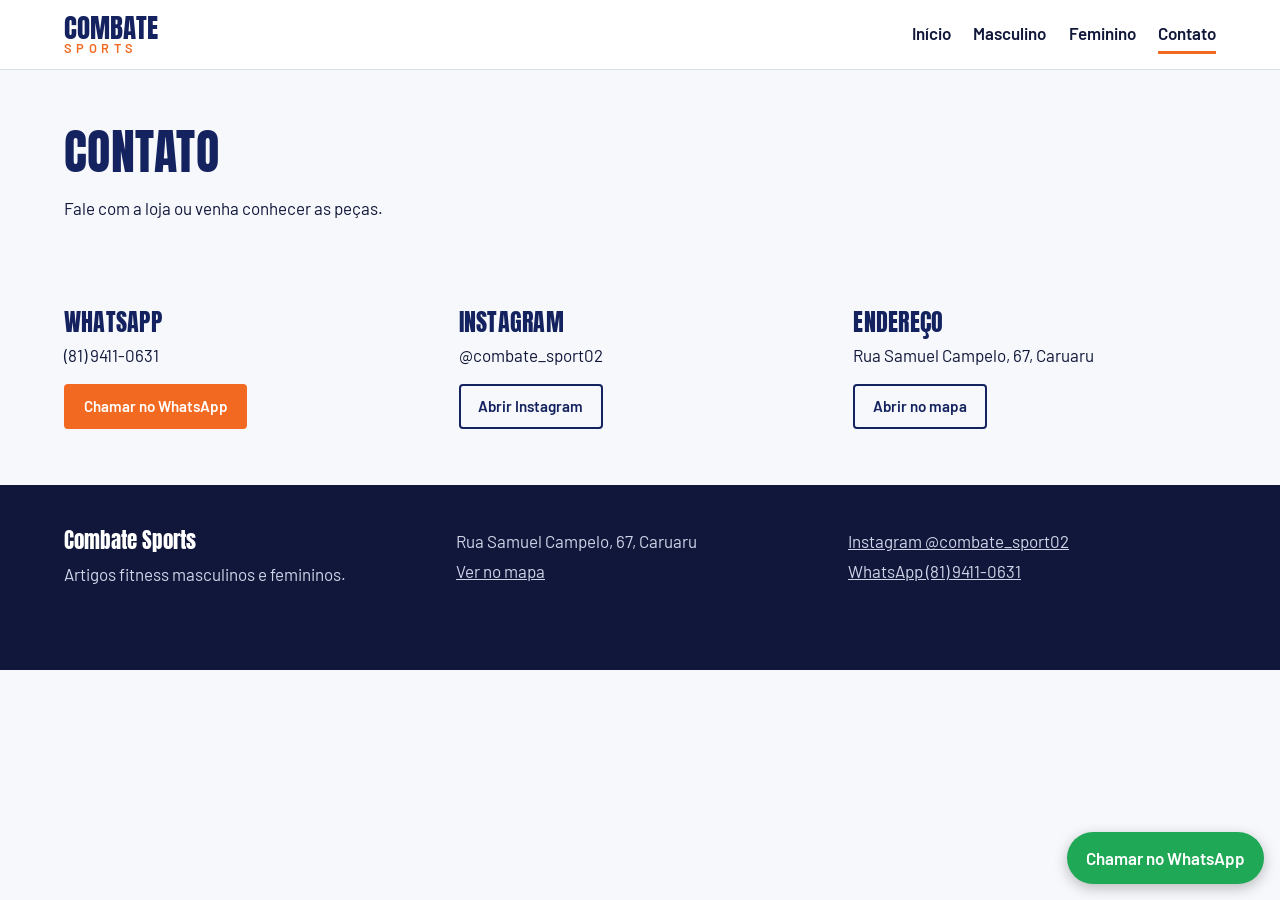
==== contato.html @ b922181f "Site da Combate Sports Páginas Início, Masculino, Feminino e Contato, páginas de produto geradas por" ====
<!DOCTYPE html>
<html lang="pt-BR">
<head>
<meta charset="utf-8">
<meta name="viewport" content="width=device-width, initial-scale=1">
<title>Contato | Combate Sports</title>
<meta name="description" content="WhatsApp, Instagram e endereço da Combate Sports em Caruaru.">
<link rel="preconnect" href="https://fonts.googleapis.com">
<link rel="preconnect" href="https://fonts.gstatic.com" crossorigin>
<link href="https://fonts.googleapis.com/css2?family=Anton&family=Barlow:wght@400;500;600&display=swap" rel="stylesheet">
<link rel="stylesheet" href="css/style.css">
</head>
<body>
<header class="top">
  <a class="brand" href="index.html" aria-label="Combate Sports, página inicial">
    <!-- Para usar a logo: troque este bloco por <img src="img/logo.png" alt="Combate Sports"> -->
    <span class="b1">Combate</span><span class="b2">Sports</span>
  </a>
  <nav><a href="index.html">Início</a><a href="masculino.html">Masculino</a><a href="feminino.html">Feminino</a><a href="contato.html" aria-current="page">Contato</a></nav>
</header>
<main>
<section class="head"><h1>Contato</h1><p>Fale com a loja ou venha conhecer as peças.</p></section>
<section class="contact">
  <div><h2>WhatsApp</h2><p>(81) 9411-0631</p><a class="btn small" href="https://wa.me/558194110631?text=Ol%C3%A1%21%20Vim%20pelo%20site%20da%20Combate%20Sports.">Chamar no WhatsApp</a></div>
  <div><h2>Instagram</h2><p>@combate_sport02</p><a class="btn small alt" href="https://www.instagram.com/combate_sport02/">Abrir Instagram</a></div>
  <div><h2>Endereço</h2><p>Rua Samuel Campelo, 67, Caruaru</p><a class="btn small alt" href="https://www.google.com/maps/search/?api=1&query=Rua+Samuel+Campelo+67+Caruaru+PE">Abrir no mapa</a></div>
</section>
</main>
<footer class="foot">
  <div>
    <strong>Combate Sports</strong>
    <p>Artigos fitness masculinos e femininos.</p>
  </div>
  <div>
    <p>Rua Samuel Campelo, 67, Caruaru</p>
    <p><a href="https://www.google.com/maps/search/?api=1&query=Rua+Samuel+Campelo+67+Caruaru+PE">Ver no mapa</a></p>
  </div>
  <div>
    <p><a href="https://www.instagram.com/combate_sport02/">Instagram @combate_sport02</a></p>
    <p><a href="https://wa.me/558194110631">WhatsApp (81) 9411-0631</a></p>
  </div>
</footer>
<a class="wa-float" href="https://wa.me/558194110631?text=Ol%C3%A1%21%20Vim%20pelo%20site%20da%20Combate%20Sports." aria-label="Chamar no WhatsApp">Chamar no WhatsApp</a>
</body>
</html>
---- css/style.css ----
:root{--navy:#14235f;--orange:#f26a21;--ink:#10173a;--bg:#f7f8fb;--line:#d9dde8;--white:#fff}
*{box-sizing:border-box}
html{scroll-behavior:smooth}
body{margin:0;font-family:Barlow,system-ui,sans-serif;font-size:17px;line-height:1.55;color:var(--ink);background:var(--bg)}
a{color:inherit}
:focus-visible{outline:3px solid var(--orange);outline-offset:2px}
h1,h2,h3{font-family:Anton,Impact,sans-serif;font-weight:400;line-height:1.1;margin:0;letter-spacing:.01em}
.top{display:flex;flex-wrap:wrap;align-items:center;justify-content:space-between;gap:.5rem 2rem;padding:.9rem 5vw;background:var(--white);border-bottom:1px solid var(--line);position:sticky;top:0;z-index:5}
.brand{text-decoration:none;display:flex;flex-direction:column;line-height:1}
.b1{font-family:Anton,Impact,sans-serif;font-size:1.7rem;color:var(--navy);text-transform:uppercase}
.b2{font-weight:600;font-size:.8rem;letter-spacing:.35em;color:var(--orange);text-transform:uppercase}
nav{display:flex;flex-wrap:wrap;gap:.2rem 1.4rem}
nav a{text-decoration:none;font-weight:600;padding:.3rem 0;border-bottom:3px solid transparent}
nav a:hover,nav a[aria-current]{border-color:var(--orange)}
.hero{position:relative;overflow:hidden;background:var(--navy);color:var(--white);padding:6rem 5vw 7rem}
.hero-text{position:relative;z-index:1;max-width:34rem}
.hero h1{font-size:clamp(2.6rem,8vw,5rem);text-transform:uppercase}
.hero p{font-size:1.2rem;margin:1.2rem 0 2rem;max-width:30rem}
.tri{position:absolute;right:-8vw;top:50%;width:min(52vw,520px);aspect-ratio:1;transform:translateY(-50%);background:var(--orange);clip-path:polygon(0 0,100% 0,50% 100%);opacity:.95}
.actions{display:flex;flex-wrap:wrap;gap:.8rem}
.btn{display:inline-block;background:var(--orange);color:var(--white);text-decoration:none;font-weight:600;padding:.8rem 1.5rem;border-radius:4px;border:2px solid var(--orange)}
.btn:hover{background:#d9570f;border-color:#d9570f}
.btn.alt{background:transparent;color:inherit;border-color:currentColor}
.btn.alt:hover{background:rgba(255,255,255,.15)}
.hero .btn.alt{color:var(--white)}
.small{padding:.55rem 1.1rem;font-size:.95rem}
.top~main .contact .btn.alt,.card .btn.alt{color:var(--navy)}
.split{display:grid;grid-template-columns:1fr 1fr}
.tile{padding:4rem 5vw;text-decoration:none;color:var(--white)}
.tile h2{font-size:clamp(2rem,5vw,3.2rem);text-transform:uppercase}
.tile p{margin:.5rem 0 0}
.navy{background:var(--ink)}.orange{background:var(--orange)}
.tile:hover h2{text-decoration:underline;text-decoration-thickness:3px;text-underline-offset:6px}
.about,.head,.cat,.contact{padding:3.5rem 5vw}
.about{max-width:48rem}
.about h2,.head h1{font-size:clamp(2rem,5vw,3rem);color:var(--navy);text-transform:uppercase}
.about p,.head p{margin:1rem 0 1.5rem;max-width:40rem}
.head{padding-bottom:1rem}.head p{margin-bottom:1rem}
.chips{display:flex;flex-wrap:wrap;gap:.6rem}
.chips a{border:2px solid var(--navy);color:var(--navy);padding:.35rem 1rem;border-radius:99px;text-decoration:none;font-weight:600}
.chips a:hover{background:var(--navy);color:var(--white)}
.cat{border-top:1px solid var(--line);margin-top:1.5rem}
.cat h2{font-size:2rem;color:var(--navy);text-transform:uppercase;margin-bottom:1.5rem}
.grid{display:grid;grid-template-columns:repeat(auto-fill,minmax(220px,1fr));gap:1.5rem}
.card{background:var(--white);border:1px solid var(--line);border-radius:6px;padding:1rem;display:flex;flex-direction:column;gap:.4rem}
.ph{aspect-ratio:4/5;display:grid;place-items:center;background:repeating-linear-gradient(135deg,#eceff6,#eceff6 12px,#e2e6f0 12px,#e2e6f0 24px);color:#6b7390;font-size:.9rem;border-radius:4px}
img.ph{display:block;width:100%;height:auto;object-fit:cover;background:#eceff6}
.card h3{font-size:1.25rem;color:var(--navy);margin-top:.4rem}
.card p{margin:0 0 .6rem;font-size:.95rem;color:#4a5273}
.card .btn{margin-top:auto;text-align:center}
.contact{display:grid;grid-template-columns:repeat(auto-fit,minmax(240px,1fr));gap:2rem}
.contact h2{font-size:1.5rem;color:var(--navy);text-transform:uppercase}
.contact p{margin:.4rem 0 1rem}
.foot{display:grid;grid-template-columns:repeat(auto-fit,minmax(220px,1fr));gap:1.5rem;padding:2.5rem 5vw 5rem;background:var(--ink);color:#cfd4e8}
.foot p{margin:.2rem 0}.foot strong{color:var(--white);font-family:Anton,Impact,sans-serif;font-weight:400;font-size:1.3rem}
.foot a:hover{color:var(--orange)}
.wa-float{position:fixed;right:1rem;bottom:1rem;z-index:6;background:#1fa855;color:var(--white);padding:.8rem 1.2rem;border-radius:99px;text-decoration:none;font-weight:600;box-shadow:0 4px 14px rgba(0,0,0,.25)}
@media(max-width:640px){.split{grid-template-columns:1fr}.hero{padding:4rem 5vw 6rem}.tri{width:70vw;right:-20vw;top:auto;bottom:-10vw;transform:none;opacity:.5}}
@media(prefers-reduced-motion:reduce){html{scroll-behavior:auto}}
/* Cards da listagem com link para a página do produto */
.card h3 a{text-decoration:none}.card h3 a:hover{text-decoration:underline}
.card .btn+.btn{margin-top:.4rem}
/* Página de produto */
.sr{position:absolute;width:1px;height:1px;overflow:hidden;clip:rect(0 0 0 0);white-space:nowrap}
.crumbs{display:flex;flex-wrap:wrap;gap:.3rem;padding:1.2rem 5vw 0;font-size:.9rem;color:#4a5273}
.crumbs a{color:var(--navy)}
.crumbs>*+*::before{content:"›";margin-right:.3rem;color:#8a90a8}
.pd{display:grid;grid-template-columns:minmax(0,1.2fr) minmax(0,1fr);gap:2.5rem;padding:1.2rem 5vw 3rem;align-items:start}
.pd-gal{display:grid;grid-template-columns:76px minmax(0,1fr);gap:.8rem;align-items:start}
.pd-gal:not(:has(.pd-thumbs)){grid-template-columns:minmax(0,1fr)}
.pd-thumbs{display:flex;flex-direction:column;gap:.6rem}
.pd-thumbs a{display:block;border:2px solid var(--line);border-radius:4px;overflow:hidden;background:var(--white)}
.pd-thumbs a[aria-current]{border-color:var(--orange)}
.pd-thumbs img{display:block;width:100%;aspect-ratio:1;object-fit:cover}
.pd-main{background:var(--white);border:1px solid var(--line);border-radius:6px;overflow:hidden}
.pd-main img{display:block;width:100%;aspect-ratio:4/5;object-fit:contain}
.pd-info{background:var(--white);border:1px solid var(--line);border-radius:6px;padding:1.6rem;position:sticky;top:5.5rem}
.pd-kicker{margin:0 0 .3rem;font-size:.9rem;color:#4a5273}
.pd-info h1{font-size:clamp(1.8rem,4vw,2.4rem);color:var(--navy);text-transform:uppercase}
.pd-sum{margin:.6rem 0 1rem}
.pd-price{display:flex;flex-direction:column;padding:1rem 0;border-block:1px solid var(--line);margin-bottom:1rem}
.pd-price strong{font-size:1.4rem;color:var(--ink)}
.pd-price span{font-size:.95rem;color:#4a5273}
.pd-opt{border:0;padding:0;margin:0 0 1.1rem}
.pd-opt legend{font-weight:600;margin-bottom:.5rem;padding:0}
.swatches,.sizes{display:flex;flex-wrap:wrap;gap:.5rem}
.swatch,.size{position:relative;cursor:pointer}
.swatch input,.size input{position:absolute;opacity:0;width:1px;height:1px}
.swatch span[title]{display:block;width:2.2rem;height:2.2rem;border-radius:50%;background:var(--c);border:1px solid #b9bfd0;box-shadow:inset 0 0 0 3px var(--white);outline:2px solid transparent;outline-offset:1px}
.swatch input:checked+span{outline-color:var(--orange)}
.size span{display:block;min-width:3rem;text-align:center;padding:.45rem .8rem;border:2px solid var(--line);border-radius:4px;font-weight:600}
.size:hover span{border-color:var(--navy)}
.size input:checked+span{border-color:var(--orange);background:#fff3ec}
.swatch input:focus-visible+span,.size input:focus-visible+span{outline:3px solid var(--orange);outline-offset:2px}
.pd-note{margin:0 0 1.1rem;color:#4a5273}
.pd-cta{display:block;text-align:center;font-size:1.05rem;padding:.95rem 1.5rem}
.pd-perks{list-style:none;margin:1.3rem 0 0;padding:0;display:grid;gap:.7rem;font-size:.95rem;color:#4a5273}
.pd-perks strong{display:block;color:var(--ink)}
.pd-more{display:grid;grid-template-columns:repeat(auto-fit,minmax(280px,1fr));gap:2.5rem;padding:2.5rem 5vw;border-top:1px solid var(--line)}
.pd-more h2{font-size:1.6rem;color:var(--navy);text-transform:uppercase;margin-bottom:.8rem}
.pd-more p{margin:0 0 .8rem;max-width:40rem}
.specs{width:100%;border-collapse:collapse;background:var(--white);border:1px solid var(--line)}
.specs th,.specs td{text-align:left;padding:.65rem .9rem;border-bottom:1px solid var(--line);vertical-align:top}
.specs th{width:38%;background:#eef0f6;font-weight:600}
@media(max-width:820px){.pd{grid-template-columns:1fr;gap:1.5rem}.pd-info{position:static}.pd-gal{grid-template-columns:1fr}.pd-thumbs{flex-direction:row;order:2;overflow-x:auto}.pd-thumbs a{flex:0 0 64px}}
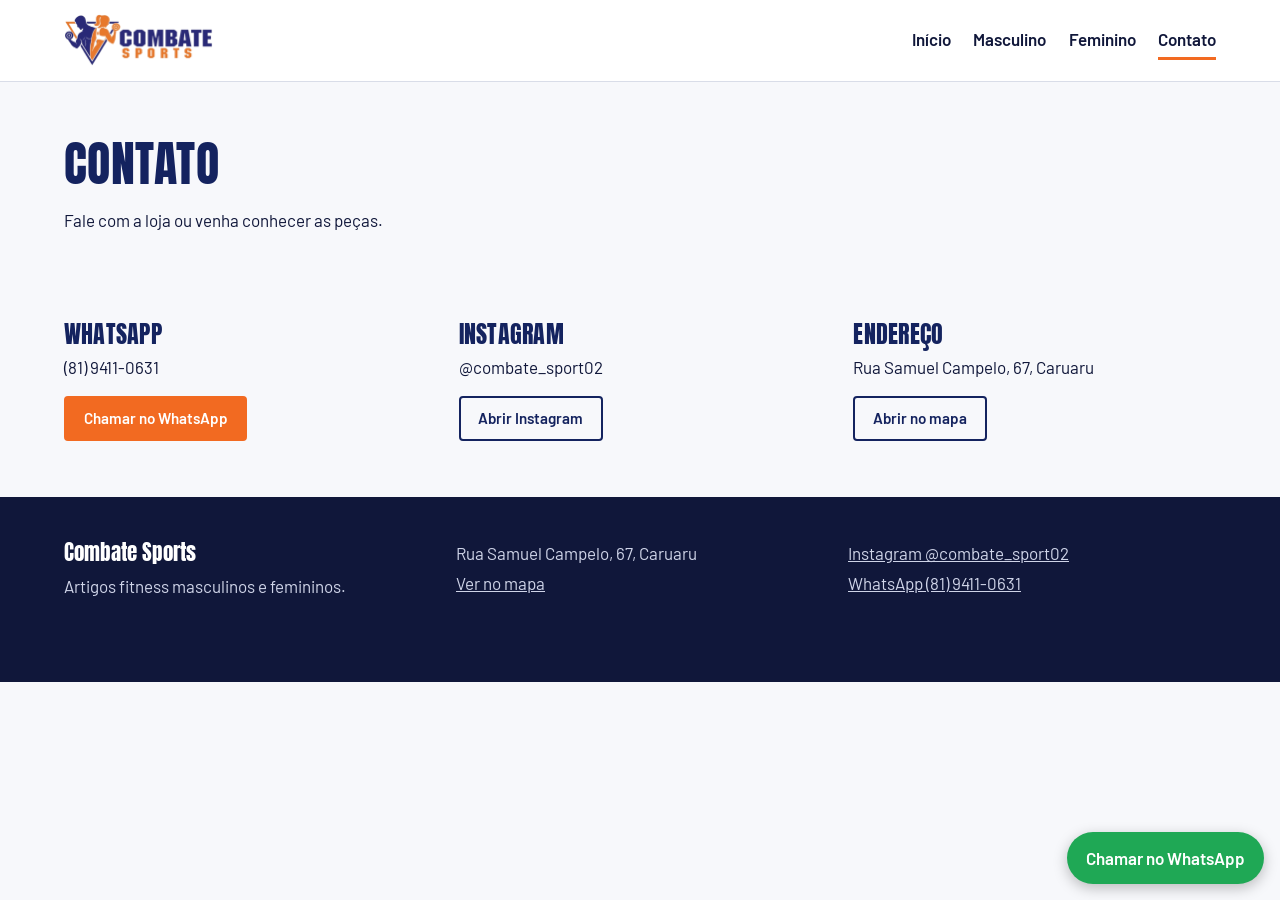
==== commit 29db166c: "Usa a logo da loja no cabeçalho Troca o nome em texto pela logo em PNG com fundo transparente em tod" ====
--- a/contato.html
+++ b/contato.html
@@ -3,6 +3,7 @@
 <head>
 <meta charset="utf-8">
 <meta name="viewport" content="width=device-width, initial-scale=1">
+<meta name="color-scheme" content="only light">
 <title>Contato | Combate Sports</title>
 <meta name="description" content="WhatsApp, Instagram e endereço da Combate Sports em Caruaru.">
 <link rel="preconnect" href="https://fonts.googleapis.com">
@@ -13,8 +14,7 @@
 <body>
 <header class="top">
   <a class="brand" href="index.html" aria-label="Combate Sports, página inicial">
-    <!-- Para usar a logo: troque este bloco por <img src="img/logo.png" alt="Combate Sports"> -->
-    <span class="b1">Combate</span><span class="b2">Sports</span>
+    <img src="img/logo.png" alt="Combate Sports" width="600" height="209">
   </a>
   <nav><a href="index.html">Início</a><a href="masculino.html">Masculino</a><a href="feminino.html">Feminino</a><a href="contato.html" aria-current="page">Contato</a></nav>
 </header>
--- a/css/style.css
+++ b/css/style.css
@@ -7,9 +7,9 @@
 :focus-visible{outline:3px solid var(--orange);outline-offset:2px}
 h1,h2,h3{font-family:Anton,Impact,sans-serif;font-weight:400;line-height:1.1;margin:0;letter-spacing:.01em}
 .top{display:flex;flex-wrap:wrap;align-items:center;justify-content:space-between;gap:.5rem 2rem;padding:.9rem 5vw;background:var(--white);border-bottom:1px solid var(--line);position:sticky;top:0;z-index:5}
-.brand{text-decoration:none;display:flex;flex-direction:column;line-height:1}
-.b1{font-family:Anton,Impact,sans-serif;font-size:1.7rem;color:var(--navy);text-transform:uppercase}
-.b2{font-weight:600;font-size:.8rem;letter-spacing:.35em;color:var(--orange);text-transform:uppercase}
+.brand{display:block;line-height:0}
+.brand img{display:block;height:52px;width:auto}
+@media(max-width:640px){.brand img{height:42px}}
 nav{display:flex;flex-wrap:wrap;gap:.2rem 1.4rem}
 nav a{text-decoration:none;font-weight:600;padding:.3rem 0;border-bottom:3px solid transparent}
 nav a:hover,nav a[aria-current]{border-color:var(--orange)}
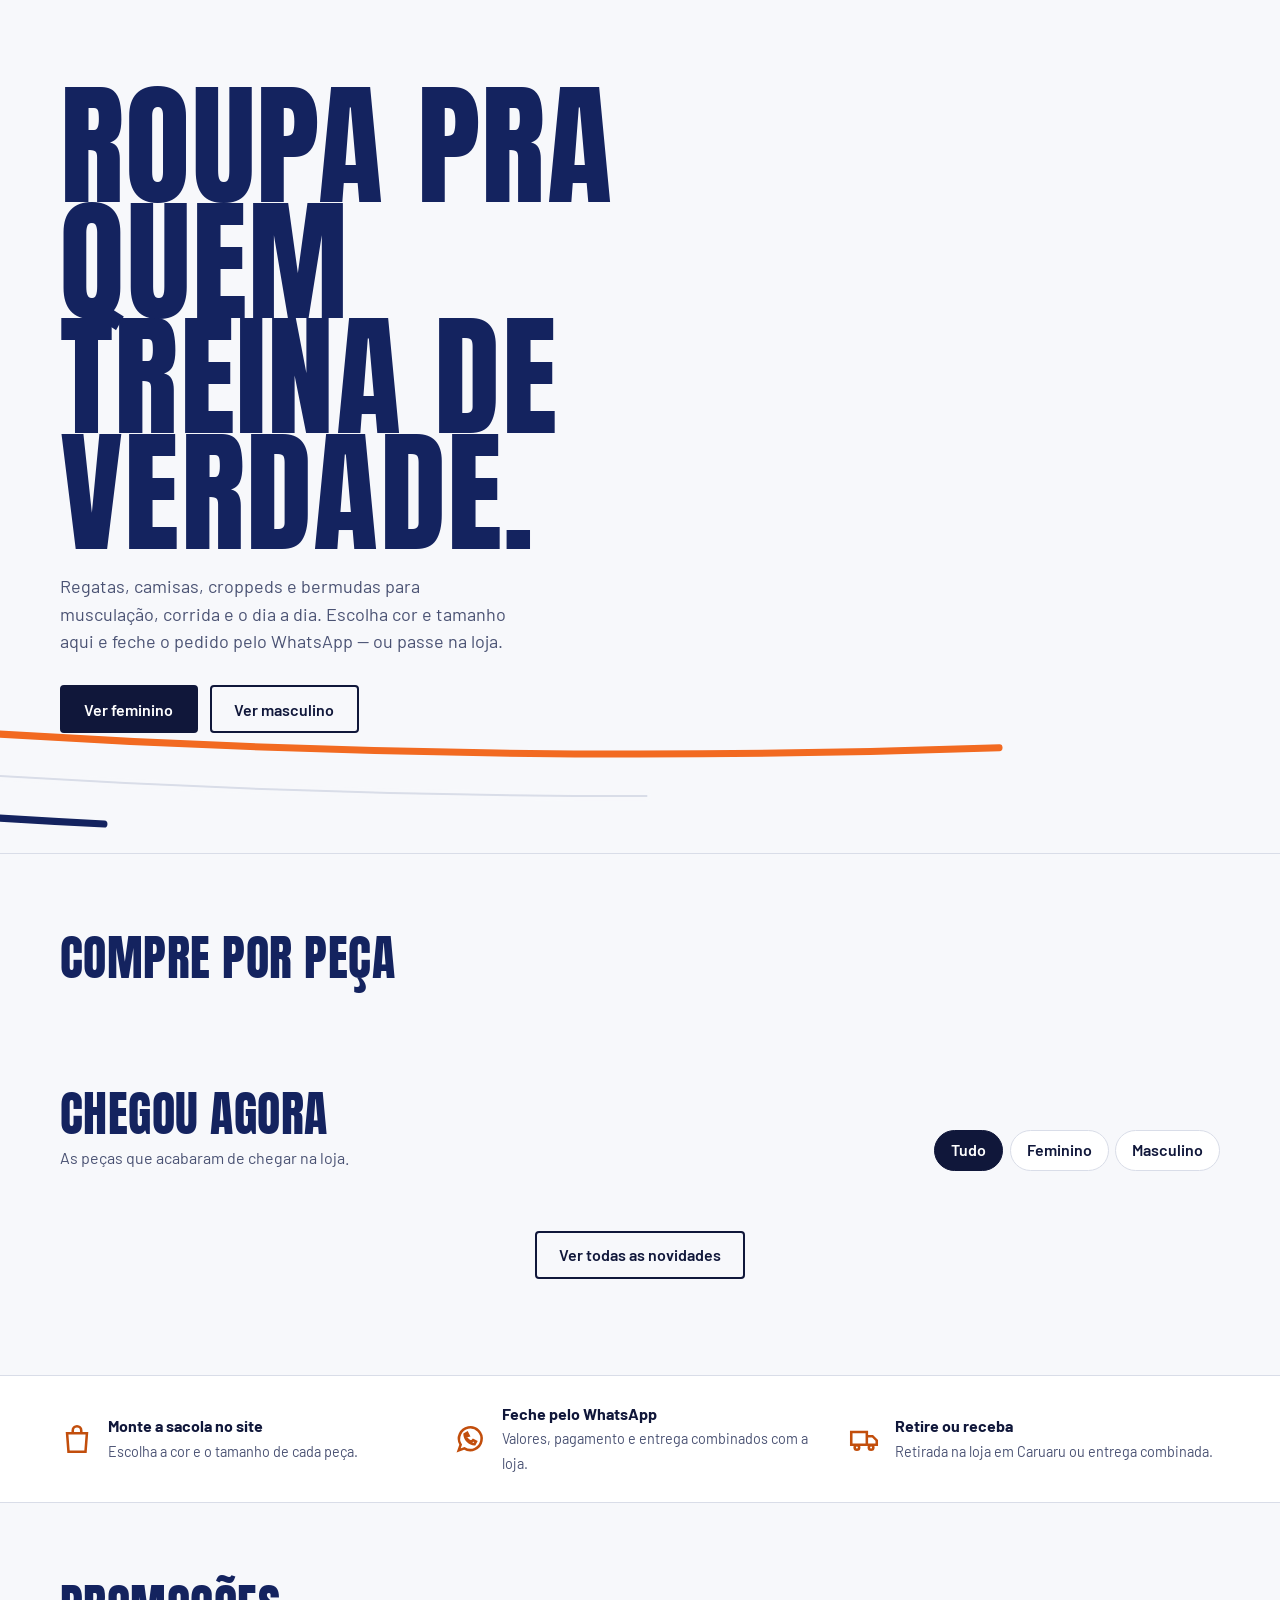
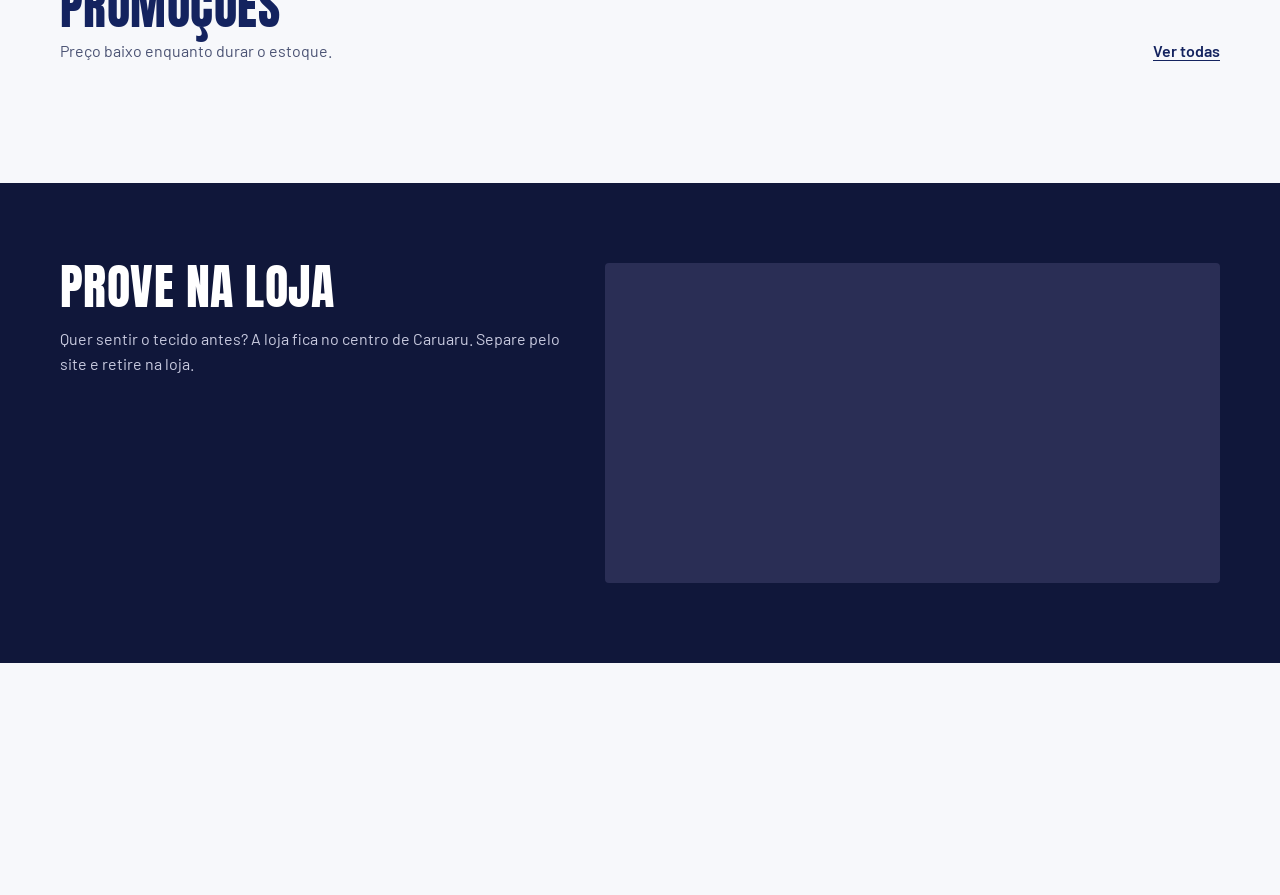
==== commit f548f3a0: "Nova loja: catálogo com filtros, cor e tamanho, sacola e pedido pelo WhatsApp Site estático gerado p" ====
--- a/contato.html
+++ b/contato.html
@@ -1,45 +1,3 @@
-<!DOCTYPE html>
-<html lang="pt-BR">
-<head>
-<meta charset="utf-8">
-<meta name="viewport" content="width=device-width, initial-scale=1">
-<meta name="color-scheme" content="only light">
-<title>Contato | Combate Sports</title>
-<meta name="description" content="WhatsApp, Instagram e endereço da Combate Sports em Caruaru.">
-<link rel="preconnect" href="https://fonts.googleapis.com">
-<link rel="preconnect" href="https://fonts.gstatic.com" crossorigin>
-<link href="https://fonts.googleapis.com/css2?family=Anton&family=Barlow:wght@400;500;600&display=swap" rel="stylesheet">
-<link rel="stylesheet" href="css/style.css">
-</head>
-<body>
-<header class="top">
-  <a class="brand" href="index.html" aria-label="Combate Sports, página inicial">
-    <img src="img/logo.png" alt="Combate Sports" width="600" height="209">
-  </a>
-  <nav><a href="index.html">Início</a><a href="masculino.html">Masculino</a><a href="feminino.html">Feminino</a><a href="contato.html" aria-current="page">Contato</a></nav>
-</header>
-<main>
-<section class="head"><h1>Contato</h1><p>Fale com a loja ou venha conhecer as peças.</p></section>
-<section class="contact">
-  <div><h2>WhatsApp</h2><p>(81) 9411-0631</p><a class="btn small" href="https://wa.me/558194110631?text=Ol%C3%A1%21%20Vim%20pelo%20site%20da%20Combate%20Sports.">Chamar no WhatsApp</a></div>
-  <div><h2>Instagram</h2><p>@combate_sport02</p><a class="btn small alt" href="https://www.instagram.com/combate_sport02/">Abrir Instagram</a></div>
-  <div><h2>Endereço</h2><p>Rua Samuel Campelo, 67, Caruaru</p><a class="btn small alt" href="https://www.google.com/maps/search/?api=1&query=Rua+Samuel+Campelo+67+Caruaru+PE">Abrir no mapa</a></div>
-</section>
-</main>
-<footer class="foot">
-  <div>
-    <strong>Combate Sports</strong>
-    <p>Artigos fitness masculinos e femininos.</p>
-  </div>
-  <div>
-    <p>Rua Samuel Campelo, 67, Caruaru</p>
-    <p><a href="https://www.google.com/maps/search/?api=1&query=Rua+Samuel+Campelo+67+Caruaru+PE">Ver no mapa</a></p>
-  </div>
-  <div>
-    <p><a href="https://www.instagram.com/combate_sport02/">Instagram @combate_sport02</a></p>
-    <p><a href="https://wa.me/558194110631">WhatsApp (81) 9411-0631</a></p>
-  </div>
-</footer>
-<a class="wa-float" href="https://wa.me/558194110631?text=Ol%C3%A1%21%20Vim%20pelo%20site%20da%20Combate%20Sports." aria-label="Chamar no WhatsApp">Chamar no WhatsApp</a>
-</body>
-</html>
+<!doctype html><html lang="pt-BR"><head><meta charset="utf-8"><title>Combate Sports</title>
+<meta http-equiv="refresh" content="0; url=index.html#loja"><link rel="canonical" href="index.html#loja"></head>
+<body><a href="index.html#loja">Ir para a loja</a></body></html>
